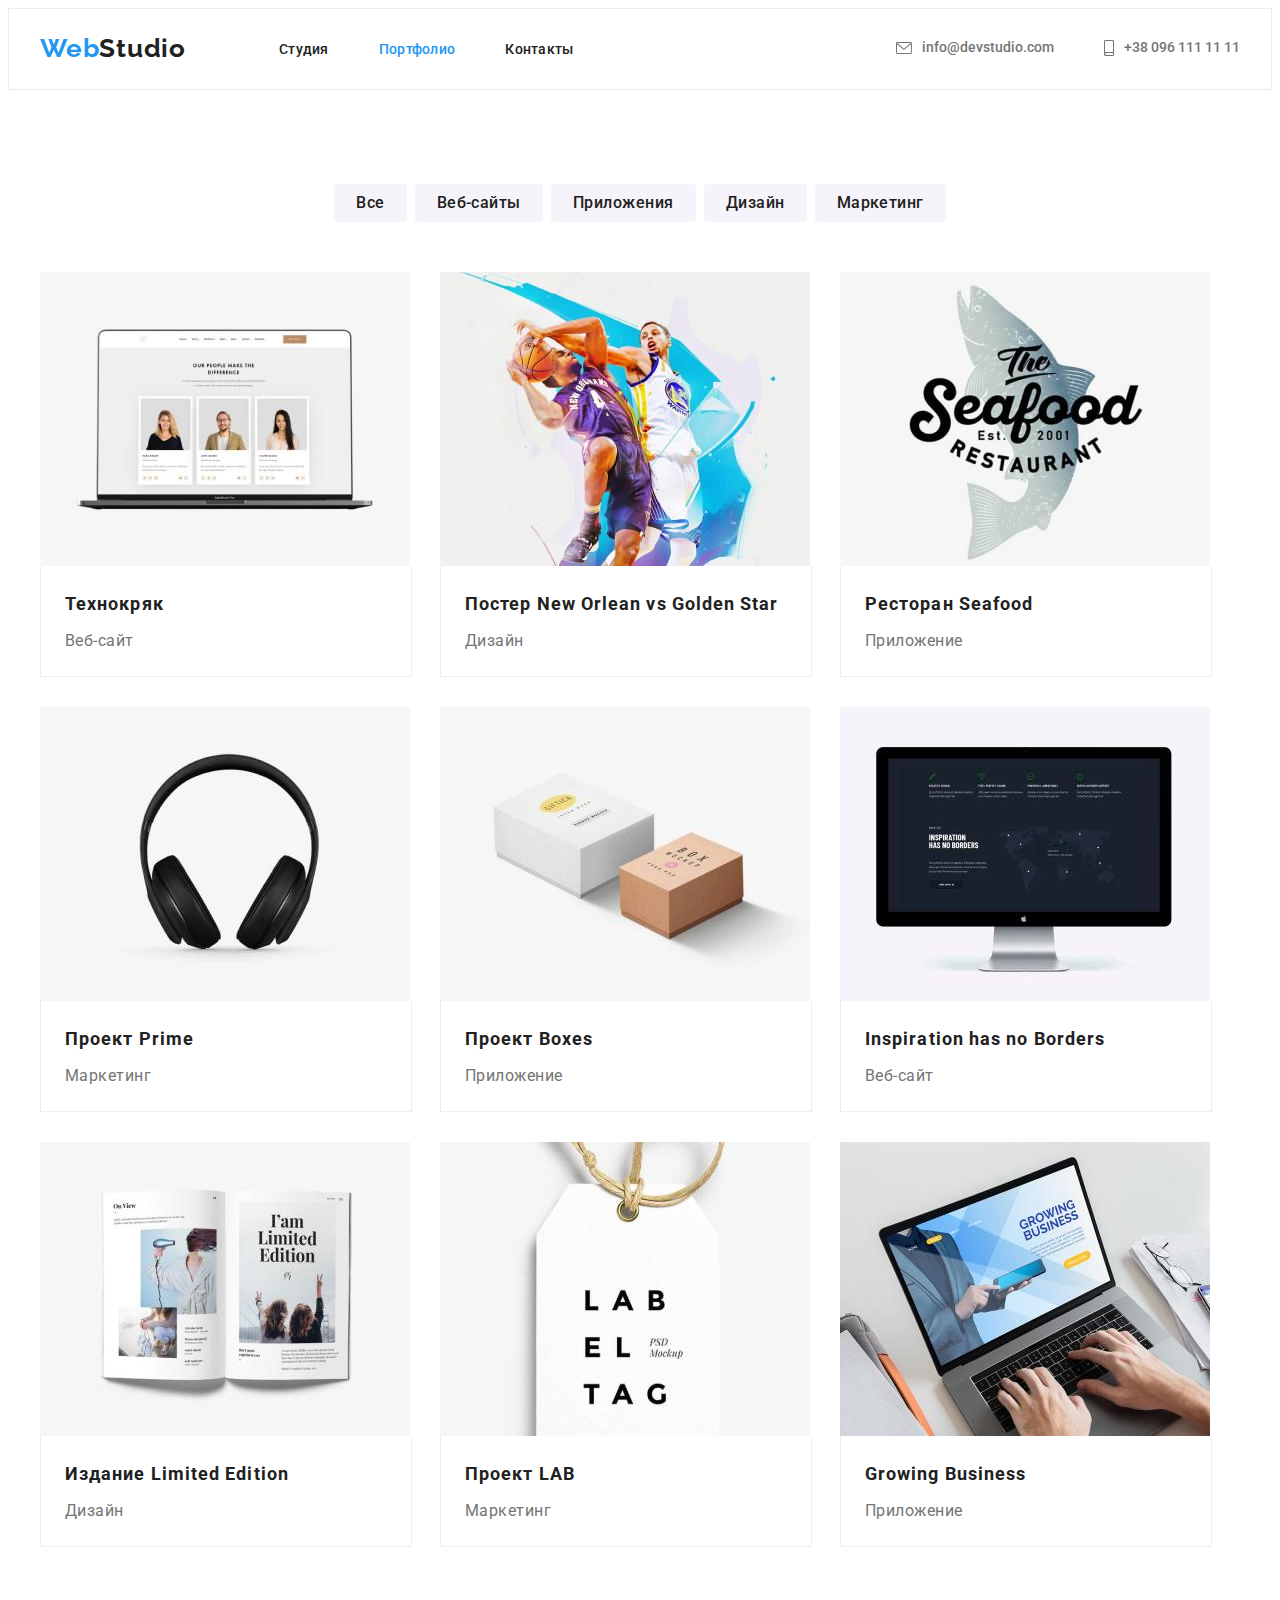
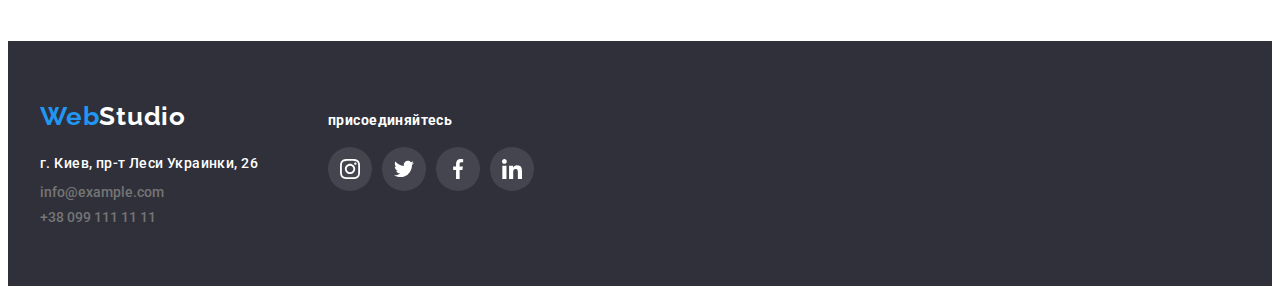
==== portfolio.html @ a6334ed2 "css" ====
<!DOCTYPE html>
<html lang="ru">
    <head>
        <meta charset="UTF-8" />
        <meta http-equiv="X-UA-Compatible" content="IE=edge" />
        <meta name="Портфолио" content="width=device-width, initial-scale=1.0" />
        <title>Портфолио</title>
        <link
            rel="stylesheet"
            href="https://cdnjs.cloudflare.com/ajax/libs/modern-normalize/1.1.0/modern-normalize.min.css"
            integrity="sha512-wpPYUAdjBVSE4KJnH1VR1HeZfpl1ub8YT/NKx4PuQ5NmX2tKuGu6U/JRp5y+Y8XG2tV+wKQpNHVUX03MfMFn9Q=="
            crossorigin="anonymous"
            referrerpolicy="no-referrer"
        />
        <link rel="preconnect" href="https://fonts.googleapis.com" />
        <link rel="preconnect" href="https://fonts.gstatic.com" crossorigin />
        <link
            href="https://fonts.googleapis.com/css2?family=Raleway:wght@700&family=Roboto:wght@400;500;700;900&display=swap"
            rel="stylesheet"
        />
        <link rel="stylesheet" href="./css/style.css" />
    </head>
    <body>
        <!--header-->
        <header class="header">
            <div class="container header-container">
                <nav class="site-nav">
                    <a class="logo-link-dark link" href="./index.html"><span class="logo-item">Web</span>Studio</a>
                    <ul class="nav-list list">
                        <li class="nav-item">
                            <a href="./index.html" class="nav-link link">Студия</a>
                        </li class="nav-item">
                        <li class="nav-item">
                            <a href="./portfolio.html" class="nav-link link  current">Портфолио</a>
                        </li>
                        <li class=>
                            <a href="/" class="nav-link link">Контакты</a>
                        </li>
                    </ul>
                </nav>
            
                <div class="header-contacts">
                    <a class="contacts-link link" href="mailto:info@devstudio.com"><svg class="contacts-icon" width="16" height="12"> 
                            <use href="./img/sprite.svg#icon-envelope"></use> </svg>info@devstudio.com</a>
                    
                    <a class="contacts-link link" href="tel:+380961111111"><svg class="contacts-icon" width="10" height="16"> 
                            <use href="./img/sprite.svg#icon-smartphone"></use> </svg>+38 096 111 11 11</a>
                </div>
            </div>    
        </header>
        <main>
            <section class="portfolio-section">
                <div class="container">
                    <h1 class="visually-hidden">Портфолио</h1>
                    <!--filter-->
                    <ul class="filter-list list">
                        <li class="filter-item">
                            <button type="button" class="filter-btn btn">Все</button>
                        </li>
                        <li class="filter-item">
                            <button type="button" class="filter-btn btn">Веб-сайты</button>
                        </li>
                        <li class="filter-item">
                            <button type="button" class="filter-btn btn">Приложения</button>
                        </li>
                        <li class="filter-item">
                            <button type="button" class="filter-btn btn">Дизайн</button>
                        </li>
                        <li class="filter-item">
                            <button type="button" class="filter-btn btn">Маркетинг</button>
                        </li>
                    </ul>
                    <!-- portfolio -->
                    <ul class="portfolio-list list">
                        <li class="portfolio-item">
                            <img src="./img/img1(1).jpg" alt="открытый сайт на ноутбуке" />
                            <div class="box-title">
                                <h2 class="portfolio-title">Технокряк</h2>
                                <p class="portfolio-text">Веб-сайт</p>
                            </div>
                        </li>
                        <li class="portfolio-item">
                            <img src="./img/img2(1).jpg" alt="Постер с баскетболистами" />
                            <div class="box-title">
                                <h2 class="portfolio-title">Постер New Orlean vs Golden Star</h2>
                                <p class="portfolio-text">Дизайн</p>
                            </div>
                        </li>
                        <li class="portfolio-item">
                            <img src="./img/img3(1).jpg" alt="Название ресторана" />
                            <div class="box-title">
                                <h2 class="portfolio-title">Ресторан Seafood</h2>
                                <p class="portfolio-text">Приложение</p>
                            </div>
                            
                        </li>
                        <li class="portfolio-item">
                            <img src="./img/img4(1).jpg" alt="Наушники" />
                            <div class="box-title">
                                <h2 class="portfolio-title">Проект Prime</h2>
                                <p class="portfolio-text">Маркетинг</p>
                            </div>
                            
                        </li>
                        <li class="portfolio-item">
                            <img src="./img/img5(1).jpg" alt="Картонные коробки" />
                            <div class="box-title">
                                <h2 class="portfolio-title">Проект Boxes</h2>
                                <p class="portfolio-text">Приложение</p>
                            </div>
                            
                        </li>
                        <li class="portfolio-item">
                            <img src="./img/img6(1).jpg" alt="Монитор" />
                            <div class="box-title">
                                <h2 class="portfolio-title">Inspiration has no Borders</h2>
                                <p class="portfolio-text">Веб-сайт</p>
                            </div>
                        </li>
                        <li class="portfolio-item">
                            <img src="./img/img7(1).jpg" alt="Открытый журнал" />
                            <div class="box-title">
                                <h2 class="portfolio-title">Издание Limited Edition</h2>
                                <p class="portfolio-text">Дизайн</p>
                            </div>
                        </li>
                        <li class="portfolio-item">
                            <img src="./img/img8(1).jpg" alt="Бирка с логотипом" />
                                <div class="box-title">
                                <h2 class="portfolio-title">Проект LAB</h2>
                            <p class="portfolio-text">Маркетинг</p>
                            </div>
                        </li>
                        <li class="portfolio-item">
                            <img src="./img/img9(1).jpg" alt="работа на ноутбуке" />
                                <div class="box-title">
                                <h2 class="portfolio-title">Growing Business</h2>
                            <p class="portfolio-text">Приложение</p>
                            </div>
                        </li>
                    </ul>
                </div>
            </section>
        </main>
        <footer class="footer">
            <div class="container footer-container">
                <div class="footer-left">
                <a  href="./index.html" class="footer-link-light link"><span class="logo-item">Web</span>Studio </a>
                <address class="contakts-address">
                    
                    <ul class="contakts-list list">
                        <li class="contakts-item">
                            <a href="/" class="address-link link">г. Киев, пр-т Леси Украинки, 26</a>
                        </li>
                        <li class="contakts-item">
                            <a href="mailto:info@example.com" class="contacts-link link">info@example.com</a>
                        </li>
                        <li class="contakts-item">
                            <a href="tel:+380991111111" class="contacts-link link">+38 099 111 11 11</a>
                        </li>
                    </ul>
     
                </address>
                </div>
                
                <div class="footer-right">
                    <h2 class="social-link-text">присоединяйтесь</h2>
                    <ul class="footer-social-list list">
                        
                        <li class="footer-social-item">
                            <a href="" class="social-link social-link-light">
                                <svg class="social-icon social-icon-light " width="20" height="20"> 
                                    <use href="./img/sprite.svg#icon-instagram">
                                        
                                    </use>
                                </svg>
                            </a>

                        </li>
                        <li class="footer-social-item">
                            <a href="" class="social-link social-link-light">
                                <svg class="social-icon social-icon-light" width="20" height="20"> 
                                    <use href="./img/sprite.svg#icon-twitter">
                                        
                                    </use>
                                </svg>
                            </a>

                        </li>
                        <li class="footer-social-item">
                            <a href="" class="social-link social-link-light">
                                <svg class="social-icon social-icon-light" width="20" height="20"> 
                                    <use href="./img/sprite.svg#icon-facebook">
                                        
                                    </use>
                                </svg>
                            </a>

                        </li>
                        <li class="footer-social-item">
                            <a href="" class="social-link social-link-light">
                                <svg class="social-icon social-icon-light" width="20" height="20"> 
                                    <use href="./img/sprite.svg#icon-linkedin">
                                        
                                    </use>
                                </svg>
                            </a>

                        </li>
                            
                    </ul>
                </div>
                
            </div>
            
        </footer>
    </body>
</html>
---- css/style.css ----
:root{
   
     --primery-text-color: #212121;
     --second-text-color: #757575;
     --primery-title-color: #ffffff;
     --accent-color: #2196F3;
     --second-accent-color: #188CE8;
     --primery-background-color: #ffffff;
     --background-secodery-color: #2F303A;
     --background-third-color: #F5F4FA;
    --border-color: #ECECEC;
    --second-border-color: #AFB1B8;

}
html{
    box-sizing: border-box;
    scroll-behavior: smooth;
}

body{
     
     font-family: 'Roboto', sans-serif;
     font-style: normal;
     font-weight: normal;
     background-color: var(--primery-background-color);
   
}
h2, h3, p {
    margin-top: 0;
}
img{
    display: block;
    max-width: 100%;
    height: auto;
}



.list{
    padding-left: 0;
     margin: 0;
    list-style: none;
}

.link{

    font-weight: 500;
     font-size: 14px;
     line-height: 1.14;
     text-decoration: none;
}

.btn{
    cursor: pointer;
    border: none;
}
.section-title{
    font-size: 36px;
    line-height: 1.17;
    text-align: center;
    letter-spacing: 0.03em;
    color: var(--primery-text-color);
}
.container{
    width: 1200px;
    padding-left: 15px;
    padding-right: 15px;
    margin: 0 auto;
    
}



/*------logo-----*/
.logo-link-dark{
    display: flex;
    margin-right: 93px;

}

.logo-link-dark{
    
    font-family: 'Raleway', sans-serif;
    font-weight: bold;
    font-size: 26px;
    line-height: 1.19;
    letter-spacing: 0.03em;
    color: var(--primery-text-color); 
    text-decoration: none;  
}
.logo-item{
    font-family: Raleway;
    font-style: normal;
    font-weight: bold;
    font-size: 26px;
    line-height: 1.19;
    letter-spacing: 0.03em;
    color: var(--accent-color);

}

/*-------header-------*/
.header-container{
    display: flex;
    align-items: center;
}
.site-nav{
    display: flex;
    align-items: center;
}
.nav-list{
    display: flex;
}

.header{
    border: 1px solid var(--border-color);
    padding-top: 24px;
    padding-bottom: 25px;
}

.nav-link{
    letter-spacing: 0.02em;
    color: var(--primery-text-color);
    text-decoration: none;
    
}
.site-nav .nav-item:not(:last-child){
margin-right: 50px;
}
.nav-link:hover,
.nav-link:focus{
    color: var(--accent-color)
}
.site-nav .nav-link.current{
    color:var(--accent-color)
}

.header-contacts{
   display: flex;
   margin-left: auto;
    
}
.contacts-link:not(:last-child){
    margin-right: 50px;
}

.contacts-link{
    display: inline-block;
    display: flex;
    align-items: center;
    
    color: #757575;
    text-decoration: none;
}


.contacts-link:hover,
.contacts-link:focus{
    color: var(--accent-color);
}
.contacts-icon{
    display: inline-block;
    fill: currentColor;
    margin-right: 10px;
}



/*----hero-----*/
.hero{
    
    background-color: var(--background-secodery-color);
    text-align: center;
    padding-top: 200px;
    padding-bottom: 200px;
    text-align: center;
    background-image:linear-gradient(rgba(47, 48, 58, 0.4),rgba(47, 48, 58, 0.4)),
     url(../img/hero.jpg) ;
    background-repeat: no-repeat;
    background-size: cover;
    background-position: center;
    max-width: 1600px;
    height: 600px;
    margin: 0 auto;

}


.hero-title{
    
    font-weight: 900;
    font-size: 44px;
    line-height: 1.36;
    letter-spacing: 0.06em;
    color: var(--primery-title-color);
    /* width: 696px; */
    /* margin: 0 auto; */
    margin-bottom: 30px;
    margin-top: 0;
    
    

    
}
.hero-btn{
    
    padding: 10px 32px;
    border-radius: 4px;
    box-shadow: 0px 4px 4px rgba(0, 0, 0, 0.15);
    width: 200px;
    height: 50px;
    font-weight: bold;
    font-size: 16px;
    line-height: 1.88;
    color: var(--primery-title-color);
    background-color: var(--accent-color);
    
}
.hero-btn:hover,
.hero-btn:focus{
    background-color: var(--second-accent-color);
}


/*----features-----*/

.visually-hidden {
  position: absolute;
  white-space: nowrap;
  width: 1px;
  height: 1px;
  overflow: hidden;
  border: 0;
  padding: 0;
  clip: rect(0 0 0 0);
  clip-path: inset(50%);
  margin: -1px;
}
.features-section{
    
    padding-top: 94px;
    padding-bottom: 53px;

    
}
.features-title{
    
    margin-bottom: 10px;
    
    font-weight: bold;
    font-size: 14px;
    line-height: 1.14;
    letter-spacing: 0.03em;
    color: var(--primery-text-color);
}

.features-list{
    display: flex; 
}

.features-item{
    width: 270px; 
        
}
.features-item:not(:last-child){
    margin-right: 30px;
}

.features-text{
    margin-bottom: 0;
    font-size: 14px;
    line-height: 1.71;
    letter-spacing: 0.03em;
    color: var(--second-text-color);
}

.box-features-icon{
    width: 270px;
    height: 120px;
   background-color: var(--background-third-color);
   border-radius: 4px;
   display: flex;
   justify-content: center;
   align-items: center;
   margin-bottom: 30px;

}
.features-icon{
  
}


/*------ occupation------ */
.occupation-section{
    padding-top: 94px;
    padding-bottom: 94px;
}

.occupation-list{
   
   display: flex;
}

.occupation-item:not(:last-child){
    margin-right: 30px;
}

/*----team-----*/
.team-section{
    margin-bottom: 0;
    padding-bottom: 94px;
    background-color: var(--background-third-color);
}
.section-title{
    
    margin-bottom: 50px;
}
.team-list{
    display: flex;
    
}

.team-description{
padding-top: 30px;
padding-bottom: 30px;

}
.team-title{

    margin-bottom: 10px;
    font-weight: 500;
    font-size: 16px;
    line-height: 1.19;
    color: var(--primery-text-color);
     border-color: var(--primery-background-color);
     text-align: center;
}
.team-item{
    flex-wrap: wrap;
    width: 270px;
    margin-right: 30px;
    
    background: #FFFFFF;
    box-shadow: 0px 1px 3px rgba(0, 0, 0, 0.12), 0px 1px 1px rgba(0, 0, 0, 0.14), 0px 2px 1px rgba(0, 0, 0, 0.2);
    border-radius: 0px 0px 4px 4px;
}
.team-item:nth-child(4n){
    margin-right: 0;
}

.team-text{
    margin-bottom: 16px;
    font-size: 16px;
    line-height: 1.19;
    color: var(--second-text-color);
    border-color: var(--primery-background-color);
    text-align: center;
    
}
.team-sicial-list{
    display: flex;
    justify-content: center;
}
.team-social-item{
    
    width: 44px;
    height: 44px;
    
    
}
.team-social-item:not(:last-child){
    margin-right: 10px;
}

.social-link{
   width: 100%;
   height: 100%;
   border-radius: 50%;
   
   display: flex;
   justify-content: center;
   align-items: center;
}
.social-link:hover,
.social-link:focus{
    background-color: var(--accent-color);
}
 
.social-link:hover .social-icon,
.social-link:focus .social-icon{
    fill: #FFFFFF;
}
.social-icon{
    fill: #AFB1B8;
}

/* -----client------- */
.clients{
    padding-top: 94px;
    padding-bottom: 94px;
    text-align: center;
}
.clients-list{
    display: flex;

}

.clients-title{
font-weight: bold;
font-size: 36px;
line-height:calc(42px / 36px);

margin-bottom: 50px;
}

.clients-item{
    width: 170px;
    height: 92px;
    border: 1px solid var(--second-border-color);
    border-radius: 4px;

}
  .clients-item:not(:last-child){
    margin-right: 30px;
}

.clients-link{
    width: 100%;
   height: 100%;
   display: flex;
   justify-content: center;
   align-items: center;
}
.clients-icon{
    fill: #AFB1B8;
}

.clients-link:hover .clients-icon,
 .clients-link:focus .clients-icon{
     fill: var(--accent-color);
 }


/* -----footer------ */
.footer{
    padding-top: 60px;
    padding-bottom: 60px;
    background-color:var(--background-secodery-color);
}
.footer-container{
    display: flex;
    align-items: baseline;
}
.footer-left{
    margin-right: 70px;
}
.footer-right{
    display: flex;
    flex-direction: column;
    
    width: 206px;
    height: 79px;
}
.footer-social-list{
    display: flex;
    
}
.footer-social-item{
    width: 44px;
    height: 43.45px;
    display: flex;
    justify-content: flex-start;
    align-items: center;
    background: rgba(255, 255, 255, 0.1);
    border-radius: 50%;
}
.footer-social-item + .footer-social-item{
    margin-left: 10px;
}



.footer-link-light{

    display: block;
    width: 145px;
    margin-right: 0;
    margin-bottom: 20px;

    font-family: 'Raleway', sans-serif;
    font-weight: bold;
    font-size: 26px;
    line-height: 1.19;
    letter-spacing: 0.03em;
    color: var(--primery-title-color);
    text-decoration: none;
}



.social-icon-light{
    fill: #ffffff;
}
.social-link-text{
    margin-bottom: 19.75px;
    font-weight: bold;
    font-size: 14px;
    line-height: 16px;
    letter-spacing: 0.03em;
    color: var(--primery-title-color);
}

.contakts-address{
    
    margin-right: 0;
    font-style: inherit;

    
}

.contakts-item:not(:last-child){
    margin-bottom: 9px;
}



.address-link{
    display: block;

    font-size: 14px;
    line-height: 1.71;
    letter-spacing: 0.03em;
    color: var(--primery-title-color);
    background-color: var(--background-secodery-color);
    text-decoration: none;
}




/* ------portfolio page------ */

/* portfolio-header */

.portfolio-section{
   padding-top: 94px;
   padding-bottom: 94px;
}


/* filter */
.filter-list{
    display: flex;
    justify-content: center;
    margin-bottom: 50px;

     
}
.filter-item:not(:last-child) {
    margin-right: 8px;
}
.portfolio-item:hover{
    box-shadow: 0px 1px 1px rgba(0, 0, 0, 0.12), 0px 4px 4px rgba(0, 0, 0, 0.06), 1px 4px 6px rgba(0, 0, 0, 0.16);
}

.filter-btn{

    border-radius: 4px;
    padding: 6px 22px;
    min-height: 38px;
    font-family: inherit;
    font-weight: 500;
    font-size: 16px;
    line-height: 1.63;
    text-align: center;
    letter-spacing: 0.03em;
    color: var(--primery-text-color);
    background-color:  #F5F4FA ;
}
.filter-btn:hover,
.filter-btn:focus{
    color: var(--primery-title-color);
    background-color: var(--accent-color);
    box-shadow: 0px 3px 1px rgba(0, 0, 0, 0.1), 0px 1px 2px rgba(0, 0, 0, 0.08), 0px 2px 2px rgba(0, 0, 0, 0.12);   
}

/* portfolio */
.portfolio-list{
    display: flex;
    flex-wrap: wrap;
    

}
.portfolio-item{
    width: 370px;
    margin-right: 30px;
    
}
.portfolio-item:nth-child(3n){
margin-right: 0px;
}
.portfolio-item:nth-child(-n + 6){
margin-bottom: 30px;
}

.box-title{
    min-width: 322px;
    padding: 20px 24px;
    border-bottom: 1px solid #EEEEEE;
    border-right: 1px solid #EEEEEE;
    border-left: 1px solid #EEEEEE;
}
.portfolio-title{
   
    margin-bottom: 4px;
    
    font-weight: bold;
    font-size: 18px;
    line-height: 2;
    color: var(--primery-text-color);
    letter-spacing: 0.06em;
}
.portfolio-text{
    margin-bottom: 0;
    font-size: 16px;
    line-height: 1.87;
    letter-spacing: 0.03em;
    color: var(--second-text-color);
}
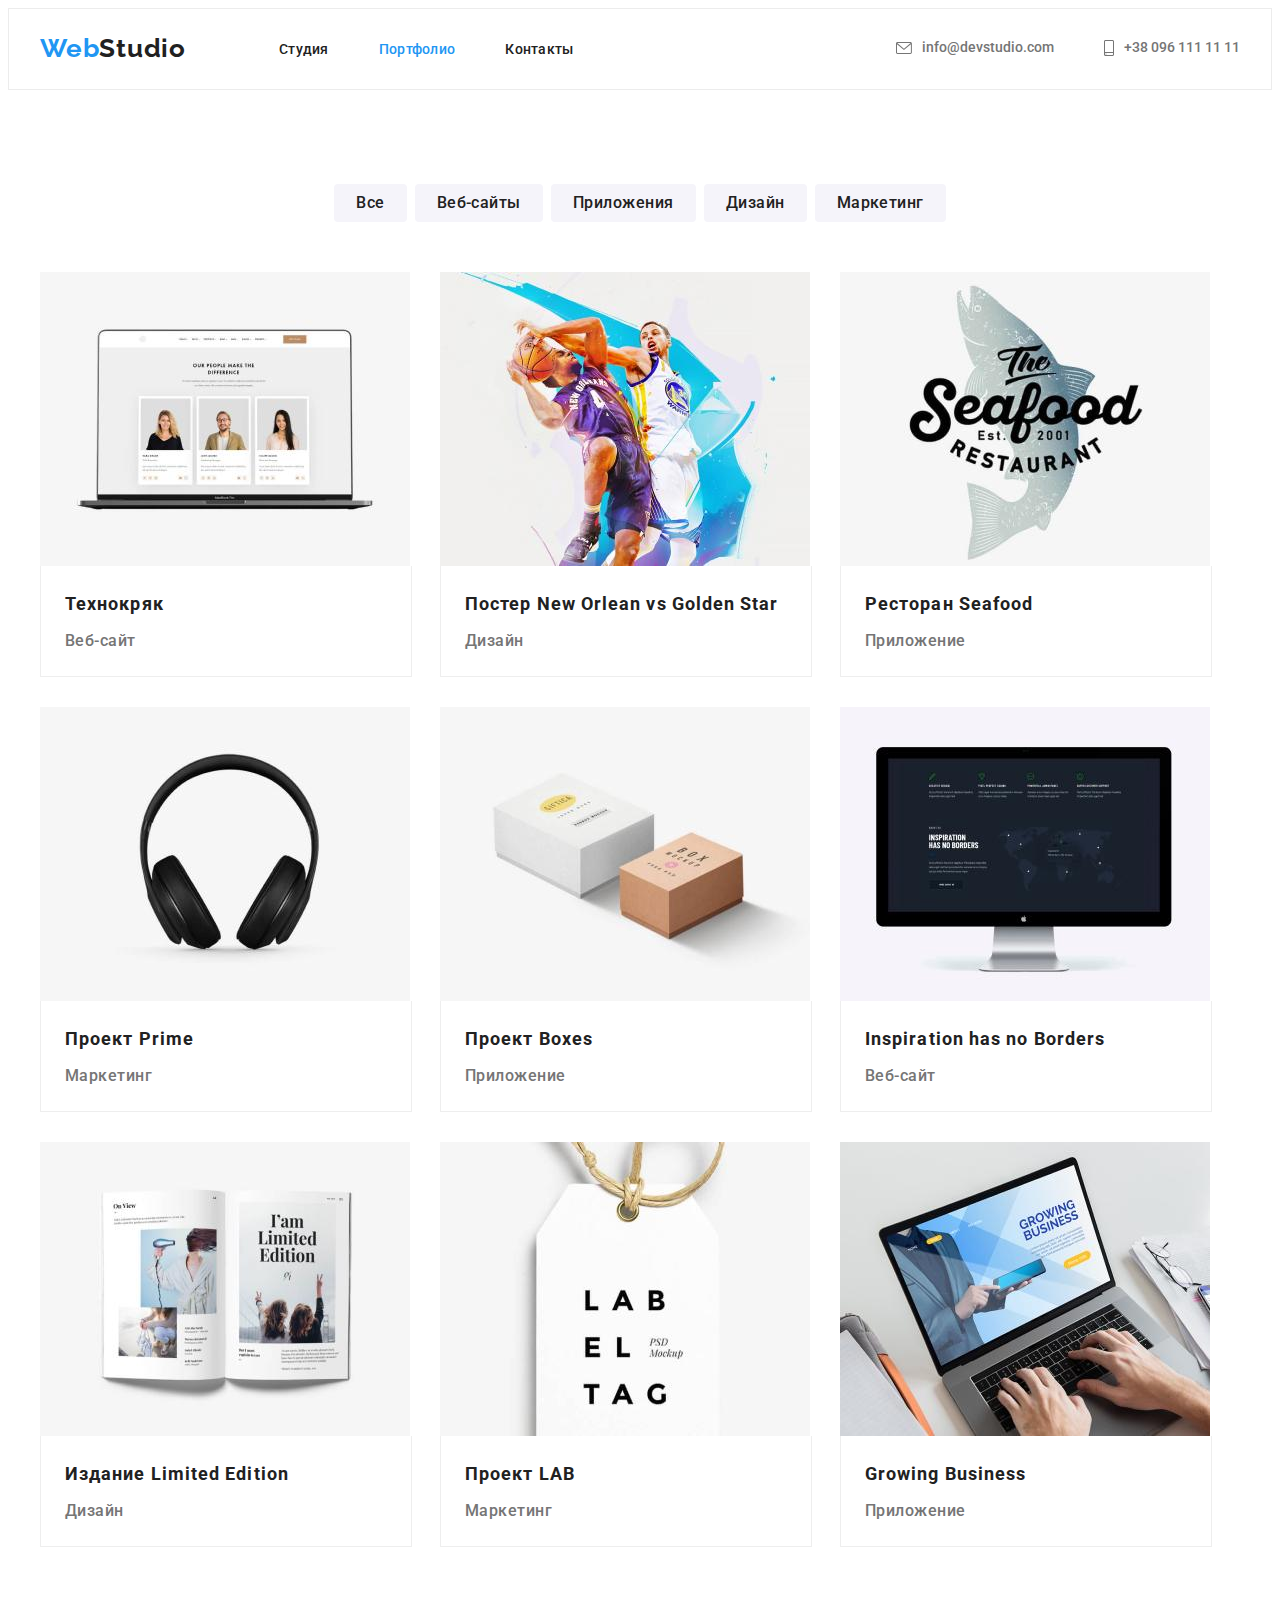
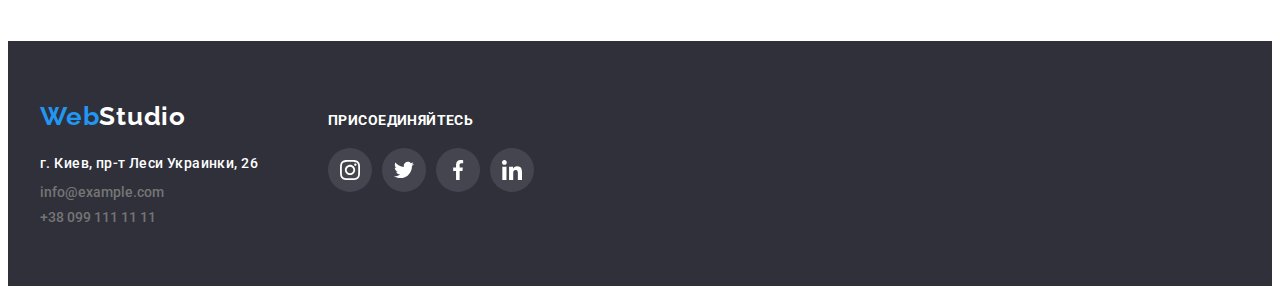
==== commit 362d647c: "fixes" ====
--- a/portfolio.html
+++ b/portfolio.html
@@ -73,70 +73,86 @@
                     <!-- portfolio -->
                     <ul class="portfolio-list list">
                         <li class="portfolio-item">
-                            <img src="./img/img1(1).jpg" alt="открытый сайт на ноутбуке" />
-                            <div class="box-title">
-                                <h2 class="portfolio-title">Технокряк</h2>
-                                <p class="portfolio-text">Веб-сайт</p>
-                            </div>
-                        </li>
-                        <li class="portfolio-item">
-                            <img src="./img/img2(1).jpg" alt="Постер с баскетболистами" />
-                            <div class="box-title">
-                                <h2 class="portfolio-title">Постер New Orlean vs Golden Star</h2>
-                                <p class="portfolio-text">Дизайн</p>
-                            </div>
-                        </li>
-                        <li class="portfolio-item">
-                            <img src="./img/img3(1).jpg" alt="Название ресторана" />
-                            <div class="box-title">
-                                <h2 class="portfolio-title">Ресторан Seafood</h2>
-                                <p class="portfolio-text">Приложение</p>
-                            </div>
-                            
-                        </li>
-                        <li class="portfolio-item">
-                            <img src="./img/img4(1).jpg" alt="Наушники" />
-                            <div class="box-title">
-                                <h2 class="portfolio-title">Проект Prime</h2>
-                                <p class="portfolio-text">Маркетинг</p>
-                            </div>
-                            
-                        </li>
-                        <li class="portfolio-item">
-                            <img src="./img/img5(1).jpg" alt="Картонные коробки" />
-                            <div class="box-title">
-                                <h2 class="portfolio-title">Проект Boxes</h2>
-                                <p class="portfolio-text">Приложение</p>
-                            </div>
-                            
-                        </li>
-                        <li class="portfolio-item">
-                            <img src="./img/img6(1).jpg" alt="Монитор" />
-                            <div class="box-title">
-                                <h2 class="portfolio-title">Inspiration has no Borders</h2>
-                                <p class="portfolio-text">Веб-сайт</p>
-                            </div>
-                        </li>
-                        <li class="portfolio-item">
-                            <img src="./img/img7(1).jpg" alt="Открытый журнал" />
-                            <div class="box-title">
-                                <h2 class="portfolio-title">Издание Limited Edition</h2>
-                                <p class="portfolio-text">Дизайн</p>
-                            </div>
-                        </li>
-                        <li class="portfolio-item">
-                            <img src="./img/img8(1).jpg" alt="Бирка с логотипом" />
-                                <div class="box-title">
-                                <h2 class="portfolio-title">Проект LAB</h2>
-                            <p class="portfolio-text">Маркетинг</p>
-                            </div>
-                        </li>
-                        <li class="portfolio-item">
-                            <img src="./img/img9(1).jpg" alt="работа на ноутбуке" />
-                                <div class="box-title">
-                                <h2 class="portfolio-title">Growing Business</h2>
-                            <p class="portfolio-text">Приложение</p>
-                            </div>
+                            <a href="" class="portfolio-link link">
+                                <img src="./img/img1(1).jpg" alt="открытый сайт на ноутбуке" />
+                                <div class="box-title">
+                                    <h2 class="portfolio-title">Технокряк</h2>
+                                    <p class="portfolio-text">Веб-сайт</p>
+                                </div>
+                            </a>
+                        </li>
+                        <li class="portfolio-item">
+                            <a href="" class="portfolio-link link">
+                                <img src="./img/img2(1).jpg" alt="Постер с баскетболистами" />
+                                <div class="box-title">
+                                    <h2 class="portfolio-title">Постер New Orlean vs Golden Star</h2>
+                                    <p class="portfolio-text">Дизайн</p>
+                                </div>
+                            </a>
+                        </li>
+                        <li class="portfolio-item">
+                            <a href="" class="portfolio-link link">
+                                <img src="./img/img3(1).jpg" alt="Название ресторана" />
+                                <div class="box-title">
+                                    <h2 class="portfolio-title">Ресторан Seafood</h2>
+                                    <p class="portfolio-text">Приложение</p>
+                                </div>
+                            </a>
+                        </li>
+                        <li class="portfolio-item">
+                            <a href="" class="portfolio-link link">
+                                <img src="./img/img4(1).jpg" alt="Наушники" />
+                                <div class="box-title">
+                                    <h2 class="portfolio-title">Проект Prime</h2>
+                                    <p class="portfolio-text">Маркетинг</p>
+                                </div>
+                            </a>
+                        </li>
+                        <li class="portfolio-item">
+                            <a href="" class="portfolio-link link">
+                                <img src="./img/img5(1).jpg" alt="Картонные коробки" />
+                                <div class="box-title">
+                                    <h2 class="portfolio-title">Проект Boxes</h2>
+                                    <p class="portfolio-text">Приложение</p>
+                                </div>
+                            </a>
+                        </li>
+                        <li class="portfolio-item">
+                            <a href="" class="portfolio-link link">
+                                <img src="./img/img6(1).jpg" alt="Монитор" />
+                                <div class="box-title">
+                                    <h2 class="portfolio-title">Inspiration has no Borders</h2>
+                                    <p class="portfolio-text">Веб-сайт</p>
+                                </div>
+                            </a>
+                        </li>
+                        <li class="portfolio-item">
+                            <a href="" class="portfolio-link link">
+                                <img src="./img/img7(1).jpg" alt="Открытый журнал" />
+                                <div class="box-title">
+                                    <h2 class="portfolio-title">Издание Limited Edition</h2>
+                                    <p class="portfolio-text">Дизайн</p>
+                                </div>
+                            </a>
+
+                        </li>
+                        <li class="portfolio-item">
+                            <a href="" class="portfolio-link link">
+                                <img src="./img/img8(1).jpg" alt="Бирка с логотипом" />
+                                <div class="box-title">
+                                    <h2 class="portfolio-title">Проект LAB</h2>
+                                    <p class="portfolio-text">Маркетинг</p>
+                                </div>
+                            </a>
+                        </li>
+                        <li class="portfolio-item">
+                            <a href="" class="portfolio-link link">
+                                <img src="./img/img9(1).jpg" alt="работа на ноутбуке" />
+                                <div class="box-title">
+                                    <h2 class="portfolio-title">Growing Business</h2>
+                                    <p class="portfolio-text">Приложение</p>
+                                </div>
+                            </a>
                         </li>
                     </ul>
                 </div>
@@ -164,7 +180,7 @@
                 </div>
                 
                 <div class="footer-right">
-                    <h2 class="social-link-text">присоединяйтесь</h2>
+                    <h2 class="social-link-text">ПРИСОЕДИНЯЙТЕСЬ</h2>
                     <ul class="footer-social-list list">
                         
                         <li class="footer-social-item">
--- a/css/style.css
+++ b/css/style.css
@@ -145,7 +145,7 @@
 }
 
 .contacts-link{
-    display: inline-block;
+    
     display: flex;
     align-items: center;
     
@@ -159,7 +159,7 @@
     color: var(--accent-color);
 }
 .contacts-icon{
-    display: inline-block;
+    
     fill: currentColor;
     margin-right: 10px;
 }
@@ -170,7 +170,7 @@
 .hero{
     
     background-color: var(--background-secodery-color);
-    text-align: center;
+    
     padding-top: 200px;
     padding-bottom: 200px;
     text-align: center;
@@ -193,8 +193,7 @@
     line-height: 1.36;
     letter-spacing: 0.06em;
     color: var(--primery-title-color);
-    /* width: 696px; */
-    /* margin: 0 auto; */
+    
     margin-bottom: 30px;
     margin-top: 0;
     
@@ -275,7 +274,7 @@
 }
 
 .box-features-icon{
-    width: 270px;
+    
     height: 120px;
    background-color: var(--background-third-color);
    border-radius: 4px;
@@ -285,9 +284,7 @@
    margin-bottom: 30px;
 
 }
-.features-icon{
-  
-}
+
 
 
 /*------ occupation------ */
@@ -432,7 +429,7 @@
    align-items: center;
 }
 .clients-icon{
-    fill: #AFB1B8;
+    fill: var(--second-border-color)
 }
 
 .clients-link:hover .clients-icon,
@@ -454,23 +451,14 @@
 .footer-left{
     margin-right: 70px;
 }
-.footer-right{
-    display: flex;
-    flex-direction: column;
-    
-    width: 206px;
-    height: 79px;
-}
+
 .footer-social-list{
     display: flex;
     
 }
 .footer-social-item{
     width: 44px;
-    height: 43.45px;
-    display: flex;
-    justify-content: flex-start;
-    align-items: center;
+    height: 44px;
     background: rgba(255, 255, 255, 0.1);
     border-radius: 50%;
 }
@@ -502,12 +490,13 @@
     fill: #ffffff;
 }
 .social-link-text{
-    margin-bottom: 19.75px;
+    margin-bottom: 20px;
     font-weight: bold;
     font-size: 14px;
     line-height: 16px;
     letter-spacing: 0.03em;
-    color: var(--primery-title-color);
+    text-transform: uppercase;
+    color: var(--primery-title-color)
 }
 
 .contakts-address{
@@ -525,7 +514,7 @@
 
 
 .address-link{
-    display: block;
+    
 
     font-size: 14px;
     line-height: 1.71;
@@ -559,7 +548,11 @@
 .filter-item:not(:last-child) {
     margin-right: 8px;
 }
-.portfolio-item:hover{
+.portfolio-link{
+    display: block;
+}
+.portfolio-link:hover,
+.portfolio-link:focus{
     box-shadow: 0px 1px 1px rgba(0, 0, 0, 0.12), 0px 4px 4px rgba(0, 0, 0, 0.06), 1px 4px 6px rgba(0, 0, 0, 0.16);
 }
 
